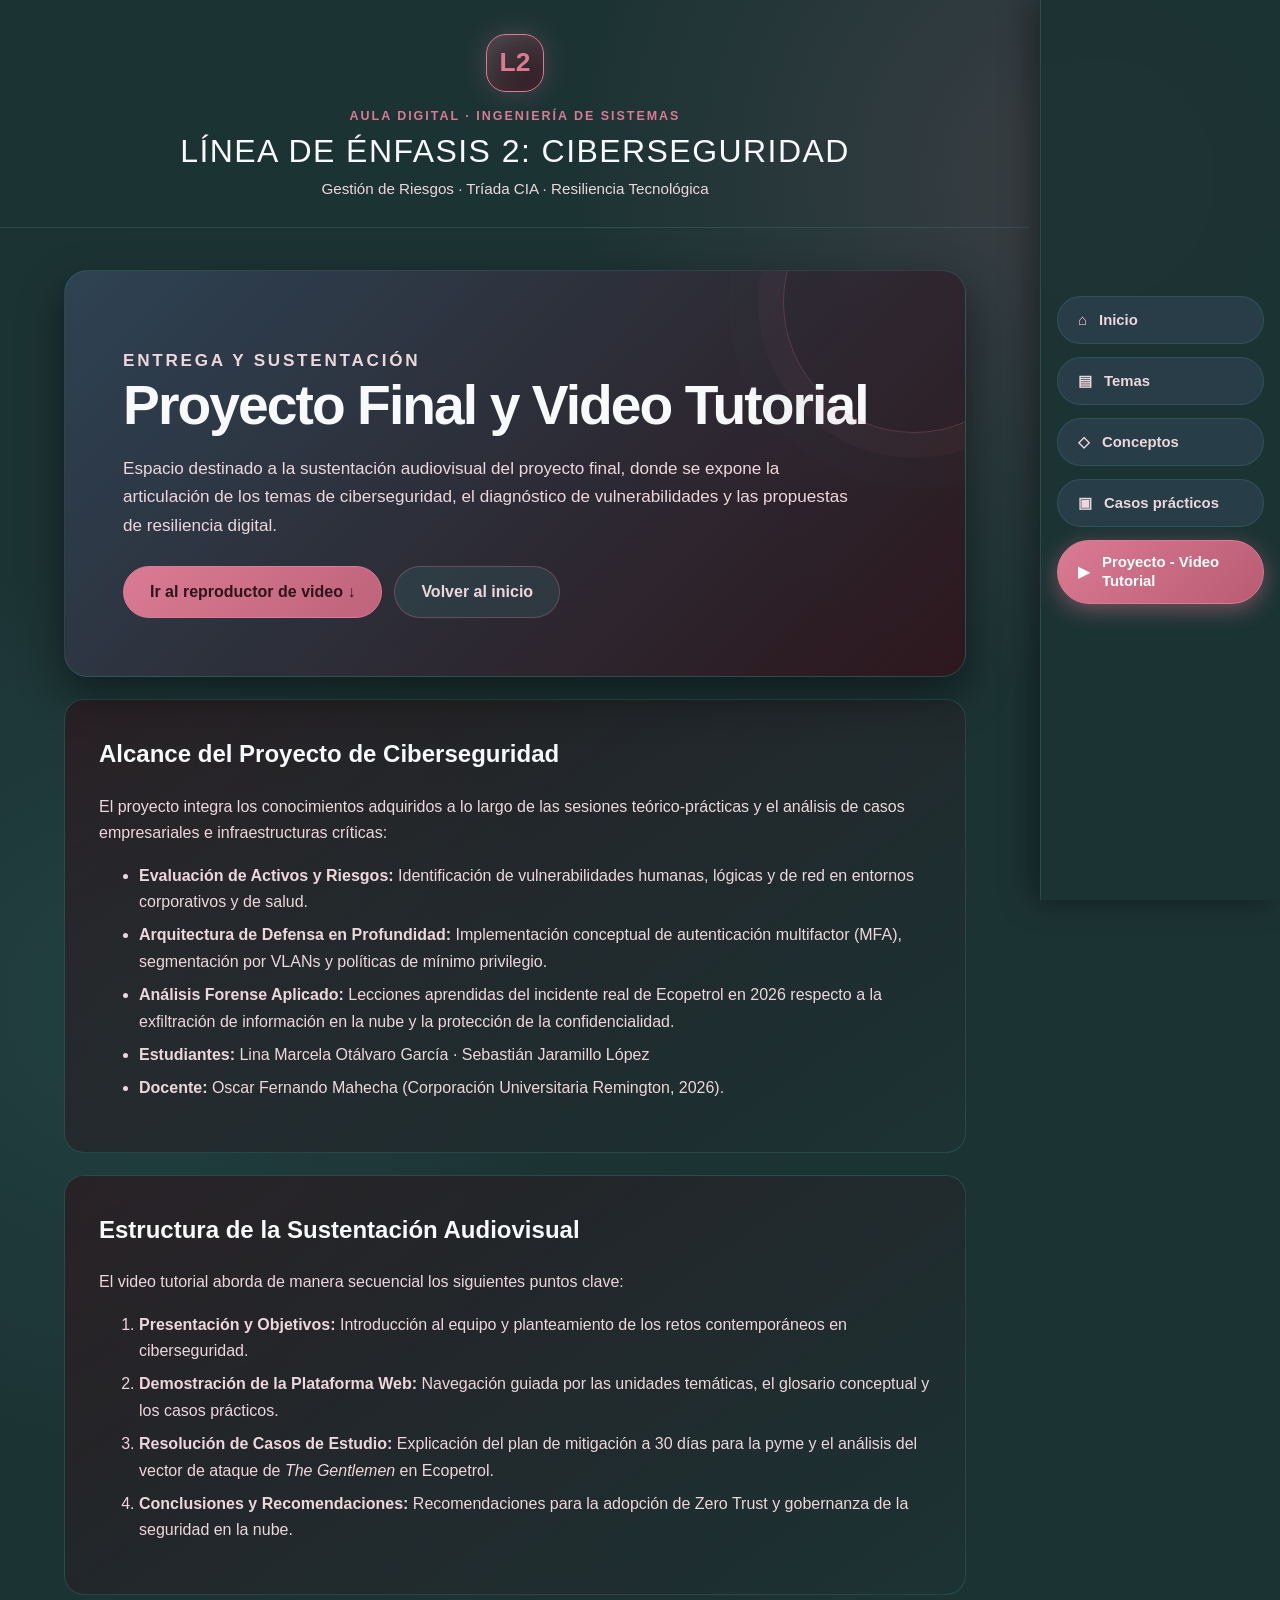
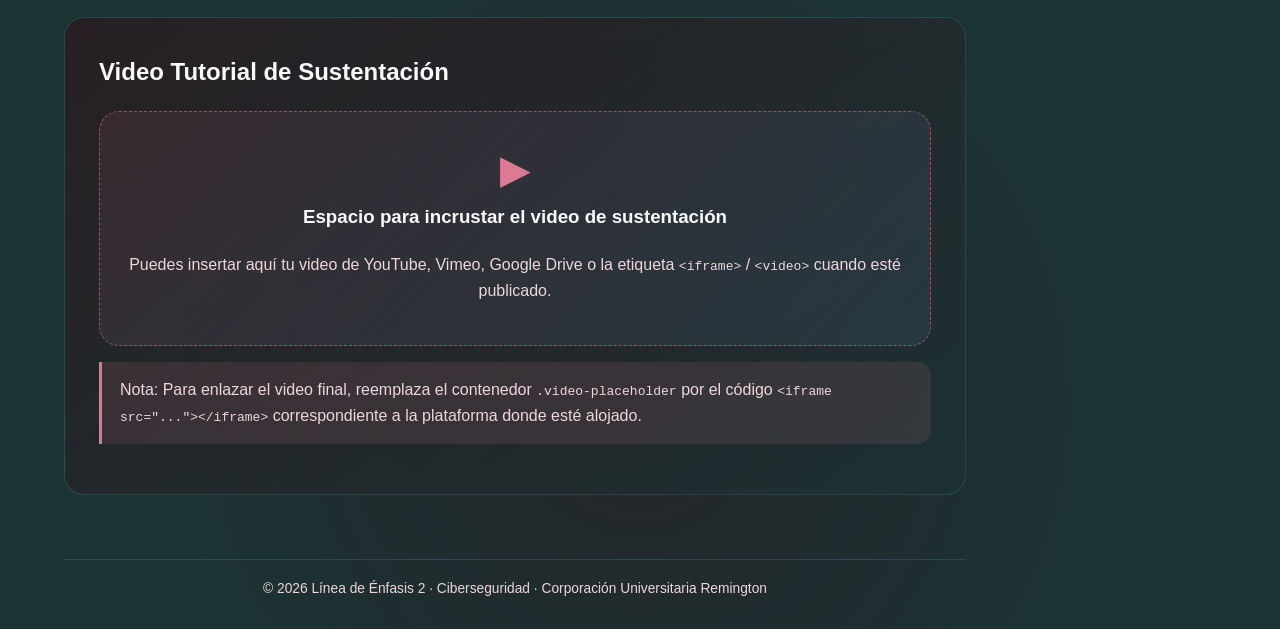
==== proyecto.html @ 44834068 "Add files via upload" ====
<!DOCTYPE html>
<html lang="es">
<head>
  <meta charset="UTF-8">
  <meta name="viewport" content="width=device-width, initial-scale=1.0">
  <meta name="description" content="Orientaciones del proyecto final y sustentación en video tutorial de Ciberseguridad.">
  <title>Proyecto - Video Tutorial | Línea de Énfasis 2 · Ciberseguridad</title>
  <link rel="stylesheet" href="CSS/estilos.css">
  <link rel="stylesheet" href="css/estilos.css">
</head>
<body>
  <header class="site-header">
    <div class="header-inner brand-row">
      <div class="brand-mark" aria-hidden="true">L2</div>
      <div>
        <p class="eyebrow" style="margin-bottom:5px">AULA DIGITAL · INGENIERÍA DE SISTEMAS</p>
        <p class="brand-title">LÍNEA DE ÉNFASIS 2: CIBERSEGURIDAD</p>
        <p class="brand-subtitle">Gestión de Riesgos · Tríada CIA · Resiliencia Tecnológica</p>
      </div>
    </div>
  </header>
  <div class="nav-wrap">
    <nav class="navbar" aria-label="Navegación principal">
      <a href="index.html"><span aria-hidden="true">⌂</span><span>Inicio</span></a>
      <a href="temas.html"><span aria-hidden="true">▤</span><span>Temas</span></a>
      <a href="conceptos.html"><span aria-hidden="true">◇</span><span>Conceptos</span></a>
      <a href="casos-practicos.html"><span aria-hidden="true">▣</span><span>Casos prácticos</span></a>
      <a href="proyecto.html" aria-current="page"><span aria-hidden="true">▶</span><span>Proyecto - Video Tutorial</span></a>
    </nav>
  </div>
  <main>

    <section class="hero">
      <p class="eyebrow">Entrega y sustentación</p>
      <h1>Proyecto Final y Video Tutorial</h1>
      <p>Espacio destinado a la sustentación audiovisual del proyecto final, donde se expone la articulación de los temas de ciberseguridad, el diagnóstico de vulnerabilidades y las propuestas de resiliencia digital.</p>
      <div class="hero-actions">
        <a class="button button-primary" href="#video">Ir al reproductor de video ↓</a>
        <a class="button button-secondary" href="index.html">Volver al inicio</a>
      </div>
    </section>

    <section class="content-panel">
      <h2>Alcance del Proyecto de Ciberseguridad</h2>
      <p>El proyecto integra los conocimientos adquiridos a lo largo de las sesiones teórico-prácticas y el análisis de casos empresariales e infraestructuras críticas:</p>
      <ul>
        <li><strong>Evaluación de Activos y Riesgos:</strong> Identificación de vulnerabilidades humanas, lógicas y de red en entornos corporativos y de salud.</li>
        <li><strong>Arquitectura de Defensa en Profundidad:</strong> Implementación conceptual de autenticación multifactor (MFA), segmentación por VLANs y políticas de mínimo privilegio.</li>
        <li><strong>Análisis Forense Aplicado:</strong> Lecciones aprendidas del incidente real de Ecopetrol en 2026 respecto a la exfiltración de información en la nube y la protección de la confidencialidad.</li>
        <li><strong>Estudiantes:</strong> Lina Marcela Otálvaro García · Sebastián Jaramillo López</li>
        <li><strong>Docente:</strong> Oscar Fernando Mahecha (Corporación Universitaria Remington, 2026).</li>
      </ul>
    </section>

    <section class="content-panel">
      <h2>Estructura de la Sustentación Audiovisual</h2>
      <p>El video tutorial aborda de manera secuencial los siguientes puntos clave:</p>
      <ol>
        <li><strong>Presentación y Objetivos:</strong> Introducción al equipo y planteamiento de los retos contemporáneos en ciberseguridad.</li>
        <li><strong>Demostración de la Plataforma Web:</strong> Navegación guiada por las unidades temáticas, el glosario conceptual y los casos prácticos.</li>
        <li><strong>Resolución de Casos de Estudio:</strong> Explicación del plan de mitigación a 30 días para la pyme y el análisis del vector de ataque de <em>The Gentlemen</em> en Ecopetrol.</li>
        <li><strong>Conclusiones y Recomendaciones:</strong> Recomendaciones para la adopción de Zero Trust y gobernanza de la seguridad en la nube.</li>
      </ol>
    </section>

    <section class="content-panel" id="video">
      <h2>Video Tutorial de Sustentación</h2>
      <div class="video-placeholder">
        <div>
          <div class="play" aria-hidden="true">▶</div>
          <h3>Espacio para incrustar el video de sustentación</h3>
          <p>Puedes insertar aquí tu video de YouTube, Vimeo, Google Drive o la etiqueta <code>&lt;iframe&gt;</code> / <code>&lt;video&gt;</code> cuando esté publicado.</p>
        </div>
      </div>
      <p class="note">Nota: Para enlazar el video final, reemplaza el contenedor <code>.video-placeholder</code> por el código <code>&lt;iframe src="..."&gt;&lt;/iframe&gt;</code> correspondiente a la plataforma donde esté alojado.</p>
    </section>

  </main>
  <footer class="site-footer">
    <div class="footer-inner">
      <span>© 2026 Línea de Énfasis 2 · Ciberseguridad · Corporación Universitaria Remington</span>
    </div>
  </footer>
</body>
</html>
---- CSS/estilos.css ----
:root {
  /* Paleta extraída de la imagen:
     #2F4454 : Slate Blue (Azul Pizarra)
     #2E151B : Deep Wine (Borgoña Profundo)
     #DA7B93 : Dusty Rose (Rosa Cálido / Acento Principal)
     #376E6F : Muted Teal (Verde Azulado / Acento Secundario)
     #1C3334 : Deep Forest Teal (Fondo Petróleo Oscuro)
  */
  --c-slate: #2F4454;
  --c-wine: #2E151B;
  --c-rose: #DA7B93;
  --c-teal: #376E6F;
  --c-deep-teal: #1C3334;

  --fondo: #1C3334;
  --fondo-profundo: #142526;
  --panel: #2F4454;
  --panel-oscuro: #2E151B;
  --turquesa: #DA7B93;
  --turquesa-claro: #EED7DC;
  --blanco: #F8F9FA;
  --borde: rgba(218, 123, 147, 0.32);
  --borde-teal: rgba(55, 110, 111, 0.45);
  --sombra: 0 18px 45px rgba(0, 0, 0, 0.45);
}
* { box-sizing: border-box; }
html { scroll-behavior: smooth; }
body {
  margin: 0;
  min-height: 100vh;
  color: var(--blanco);
  background:
    radial-gradient(circle at 85% 8%, rgba(218, 123, 147, 0.16), transparent 32rem),
    radial-gradient(circle at 10% 45%, rgba(55, 110, 111, 0.22), transparent 28rem),
    radial-gradient(circle at 50% 90%, rgba(46, 21, 27, 0.45), transparent 30rem),
    var(--fondo);
  font-family: "Segoe UI", Arial, sans-serif;
  line-height: 1.65;
}
a { color: inherit; }
.site-header {
  padding: 34px 5vw 26px;
  border-bottom: 1px solid var(--borde-teal);
  text-align: center;
}
.header-inner, main, .site-footer { width: min(1120px, 100%); margin: 0 auto; }
.brand-row {
  display: flex;
  flex-direction: column;
  align-items: center;
  justify-content: center;
  text-align: center;
  gap: 14px;
}
.brand-mark {
  width: 58px; height: 58px; flex: 0 0 58px;
  display: grid; place-items: center;
  border: 1.5px solid var(--turquesa);
  border-radius: 20px;
  color: var(--turquesa);
  background: linear-gradient(145deg, rgba(218, 123, 147, 0.22), rgba(46, 21, 27, 0.85));
  box-shadow: 0 0 25px rgba(218, 123, 147, 0.25), inset 0 0 18px rgba(218, 123, 147, 0.12);
  font-size: 1.65rem; font-weight: 800;
}
.brand-title {
  margin: 0;
  font-size: clamp(1.4rem, 2.8vw, 2rem);
  letter-spacing: .045em;
  line-height: 1.2;
}
.brand-subtitle {
  margin: 6px 0 0;
  color: var(--turquesa-claro);
  font-size: .95rem;
}
.nav-wrap {
  position: fixed;
  right: 0;
  top: 0;
  bottom: 0;
  width: 240px;
  height: 100vh;
  padding: 30px 16px;
  background: rgba(28, 51, 52, 0.94);
  backdrop-filter: blur(16px);
  border-left: 1px solid var(--borde-teal);
  display: flex;
  align-items: center;
  justify-content: center;
  z-index: 100;
  box-shadow: -8px 0 30px rgba(0, 0, 0, 0.4);
}
.navbar {
  width: 100%;
  display: flex;
  flex-direction: column;
  gap: 13px;
  padding: 0;
}
.navbar a {
  display: flex;
  align-items: center;
  justify-content: flex-start;
  gap: 12px;
  min-height: 48px;
  padding: 12px 20px;
  width: 100%;
  border: 1px solid var(--borde-teal);
  border-radius: 9999px; /* Curvatura estilo píldora */
  color: var(--turquesa-claro);
  background: rgba(47, 68, 84, 0.65);
  text-decoration: none;
  font-size: .93rem;
  font-weight: 650;
  line-height: 1.25;
  transition: all .25s ease;
}
.navbar a:hover, .navbar a:focus-visible {
  background: rgba(218, 123, 147, 0.22);
  border-color: var(--turquesa);
  color: #ffffff;
  transform: translateX(-4px);
  box-shadow: 0 4px 18px rgba(218, 123, 147, 0.32);
  outline: none;
}
.navbar a[aria-current="page"] {
  color: #ffffff;
  background: linear-gradient(135deg, var(--c-rose), #b85b73);
  border-color: var(--c-rose);
  box-shadow: 0 6px 22px rgba(218, 123, 147, 0.45);
}
main { padding: 42px 5vw 64px; }
.hero {
  position: relative; overflow: hidden;
  padding: clamp(28px, 5vw, 58px);
  border: 1px solid var(--borde-teal); border-radius: 24px;
  background: linear-gradient(135deg, rgba(47, 68, 84, 0.95), rgba(46, 21, 27, 0.92));
  box-shadow: var(--sombra);
}
.hero::after {
  content: ""; position: absolute; width: 260px; height: 260px; right: -80px; top: -100px;
  border: 1px solid rgba(218, 123, 147, .25); border-radius: 50%;
  box-shadow: 0 0 0 25px rgba(218, 123, 147, .04), 0 0 0 55px rgba(55, 110, 111, .03);
  pointer-events: none;
}
.eyebrow {
  margin: 0 0 10px;
  color: var(--turquesa);
  font-size: .78rem;
  letter-spacing: .16em;
  font-weight: 800;
  text-transform: uppercase;
}
h1 { max-width: 800px; margin: 0; font-size: clamp(2rem, 5vw, 3.45rem); line-height: 1.12; letter-spacing: -.035em; }
.hero p { max-width: 740px; margin: 18px 0 0; color: var(--turquesa-claro); font-size: 1.07rem; }
.hero-actions { display: flex; flex-wrap: wrap; gap: 12px; margin-top: 26px; }
.button {
  display: inline-flex;
  align-items: center;
  justify-content: center;
  padding: 12px 26px;
  border-radius: 9999px;
  font-weight: 750;
  text-decoration: none;
  border: 1px solid var(--turquesa);
  transition: transform .2s, box-shadow .2s, background .2s, border-color .2s;
}
.button:hover {
  transform: translateY(-2px);
  box-shadow: 0 8px 24px rgba(218, 123, 147, 0.35);
}
.button-primary {
  background: linear-gradient(135deg, var(--c-rose), #be637a);
  color: #2E151B;
  font-weight: 800;
  border-color: var(--c-rose);
}
.button-primary:hover {
  color: #ffffff;
}
.button-secondary {
  color: var(--turquesa-claro);
  background: rgba(55, 110, 111, 0.25);
  border-color: var(--borde);
}
.button-secondary:hover {
  background: rgba(218, 123, 147, 0.18);
  border-color: var(--turquesa);
  color: #ffffff;
}
.section-heading { margin: 38px 0 17px; }
.section-heading h2 { margin: 0; font-size: clamp(1.35rem, 3vw, 1.8rem); }
.section-heading p { margin: 5px 0 0; color: var(--turquesa-claro); }
.card-grid { display: grid; grid-template-columns: repeat(3, minmax(0,1fr)); gap: 16px; }
.card {
  min-width: 0; padding: 24px; border-radius: 20px;
  border: 1px solid var(--borde-teal);
  background: linear-gradient(150deg, rgba(47, 68, 84, 0.78), rgba(28, 51, 52, 0.85));
  box-shadow: 0 10px 28px rgba(0, 0, 0, 0.26);
  transition: transform .2s ease, border-color .2s ease, box-shadow .2s ease;
}
.card:hover {
  transform: translateY(-4px);
  border-color: var(--turquesa);
  box-shadow: 0 16px 34px rgba(218, 123, 147, 0.28);
}
.card-icon {
  display: inline-grid; place-items: center; width: 44px; height: 44px; margin-bottom: 13px;
  border-radius: 9999px; color: var(--turquesa);
  background: rgba(218, 123, 147, 0.15);
  border: 1px solid rgba(218, 123, 147, 0.35);
  font-size: 1.25rem;
}
.card h3 { margin: 0 0 8px; font-size: 1.12rem; }
.card p { margin: 0; color: var(--turquesa-claro); font-size: .95rem; }
.card a {
  display: inline-flex; align-items: center; margin-top: 16px;
  padding: 8px 18px; border-radius: 9999px;
  border: 1px solid var(--borde-teal);
  background: rgba(55, 110, 111, 0.28);
  color: var(--turquesa-claro);
  font-weight: 700; font-size: .9rem; text-decoration: none;
  transition: all .2s ease;
}
.card a:hover {
  background: var(--turquesa);
  color: #2E151B;
  border-color: var(--turquesa);
  transform: translateY(-1px);
  box-shadow: 0 4px 15px rgba(218, 123, 147, 0.35);
  text-decoration: none;
}
.content-panel {
  margin-top: 22px; padding: clamp(22px, 4vw, 34px);
  border: 1px solid var(--borde-teal); border-radius: 20px;
  background: linear-gradient(145deg, rgba(46, 21, 27, 0.65), rgba(28, 51, 52, 0.75));
}
.content-panel h2, .content-panel h3 { margin-top: 0; }
.content-panel p, .content-panel li { color: var(--turquesa-claro); }
.content-panel li + li { margin-top: 7px; }
.note {
  padding: 15px 18px;
  border-left: 3px solid var(--turquesa);
  background: rgba(218, 123, 147, 0.12);
  border-radius: 0 14px 14px 0;
  color: var(--turquesa-claro);
}
.tag {
  display: inline-block; margin: 4px 5px 4px 0; padding: 5px 12px;
  border: 1px solid var(--borde); border-radius: 9999px;
  color: var(--turquesa); font-size: .84rem;
  background: rgba(218, 123, 147, 0.1);
}
.video-placeholder {
  display: grid; place-items: center; min-height: 220px; text-align: center;
  border: 1px dashed rgba(218, 123, 147, 0.55);
  border-radius: 20px;
  background: linear-gradient(135deg, rgba(218, 123, 147, 0.1), rgba(47, 68, 84, 0.45));
  padding: 24px;
}
.video-placeholder .play { font-size: 2.5rem; color: var(--turquesa); }
.site-footer { padding: 0 5vw 28px; color: var(--turquesa-claro); font-size: .86rem; }
.footer-inner {
  border-top: 1px solid var(--borde-teal);
  padding-top: 18px;
  display: flex;
  justify-content: center;
  text-align: center;
  gap: 12px;
}
@media (min-width: 901px) {
  body {
    padding-right: 250px; /* Deja libre el espacio para la barra lateral derecha */
  }
}
@media (max-width: 900px) {
  .nav-wrap {
    position: sticky;
    top: 0;
    width: 100%;
    height: auto;
    border-left: none;
    border-bottom: 1px solid var(--borde-teal);
    padding: 12px 4vw;
    box-shadow: 0 4px 20px rgba(0, 0, 0, 0.25);
  }
  .navbar {
    flex-direction: row;
    flex-wrap: wrap;
    justify-content: center;
    gap: 8px;
  }
  .navbar a {
    width: auto;
    min-height: 40px;
    padding: 9px 16px;
    font-size: .88rem;
  }
  .card-grid { grid-template-columns: repeat(2, minmax(0,1fr)); }
}
@media (max-width: 560px) {
  .site-header { padding-top: 20px; }
  .brand-mark { width: 50px; height: 50px; flex-basis: 50px; font-size: 1.4rem; }
  .navbar a { flex: 1 1 calc(50% - 8px); padding: 9px 10px; font-size: .82rem; }
  .navbar a:last-child { flex-basis: 100%; }
  main { padding: 26px 4vw 42px; }
  .card-grid { grid-template-columns: 1fr; }
  .hero { border-radius: 18px; }
}
@media (prefers-reduced-motion: reduce) {
  *, *::before, *::after { scroll-behavior: auto !important; transition: none !important; }
}
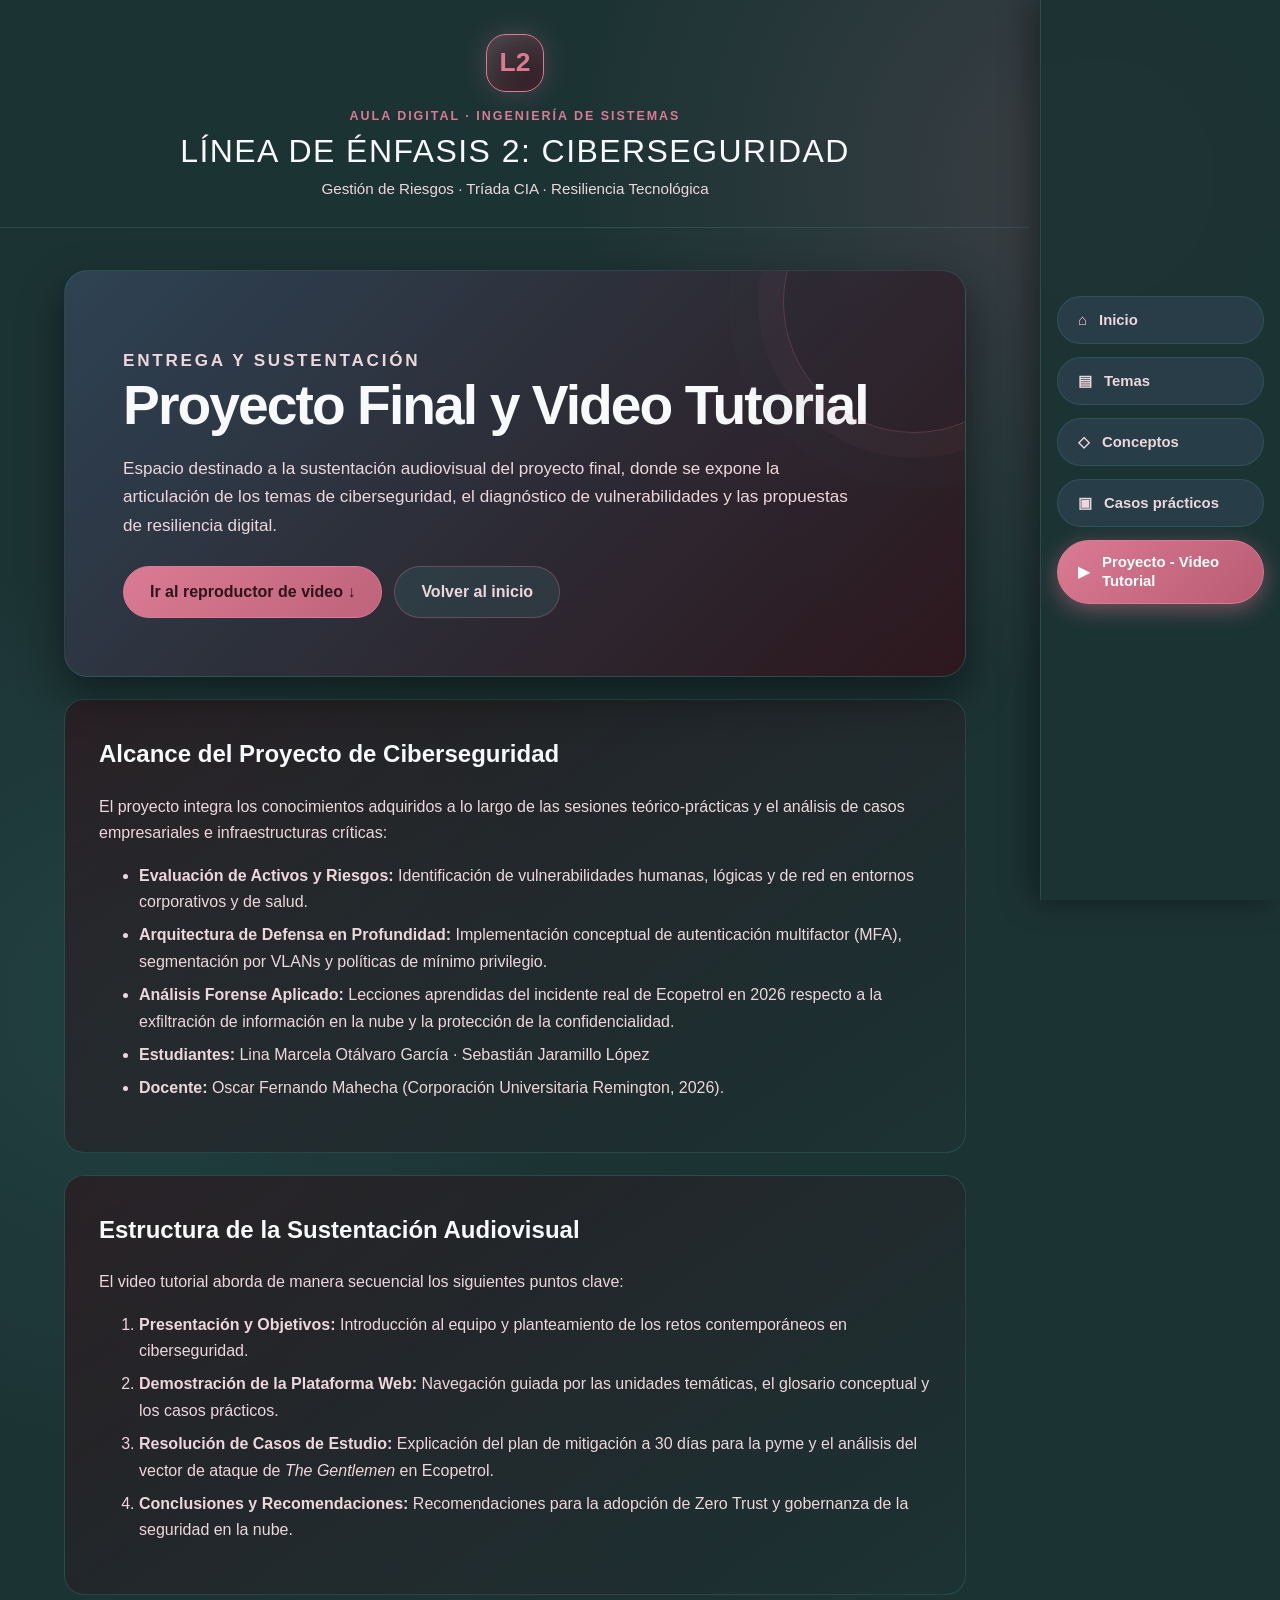
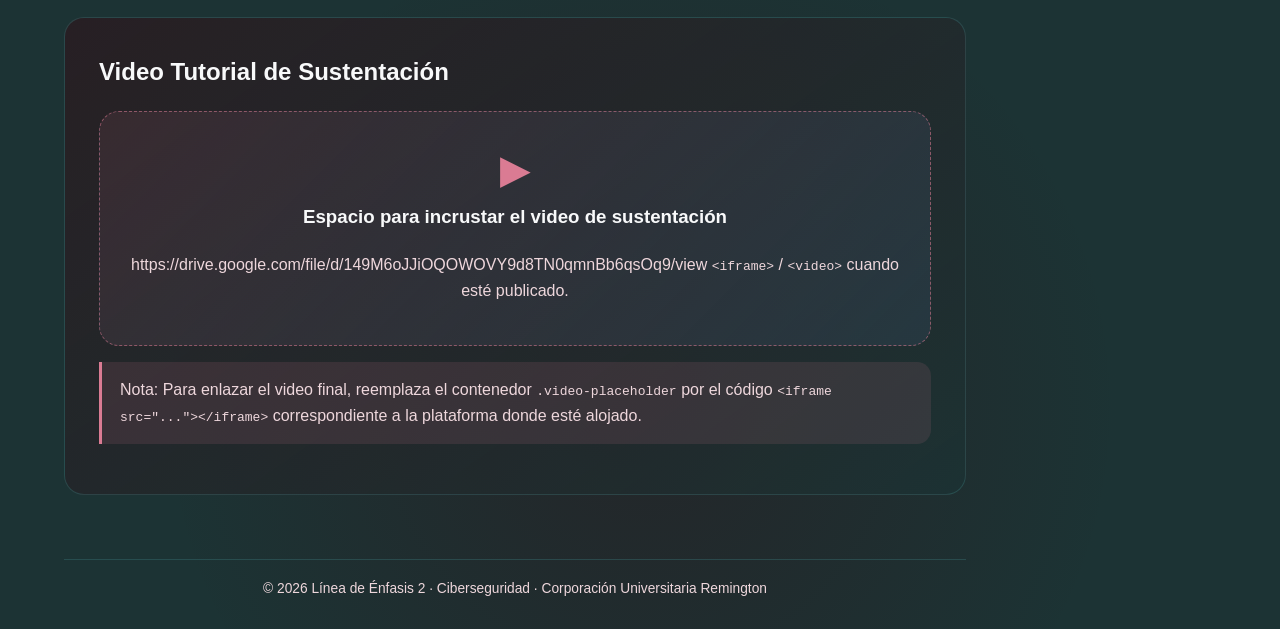
==== commit 35e305a6: "Update proyecto.html" ====
--- a/proyecto.html
+++ b/proyecto.html
@@ -69,7 +69,7 @@
         <div>
           <div class="play" aria-hidden="true">▶</div>
           <h3>Espacio para incrustar el video de sustentación</h3>
-          <p>Puedes insertar aquí tu video de YouTube, Vimeo, Google Drive o la etiqueta <code>&lt;iframe&gt;</code> / <code>&lt;video&gt;</code> cuando esté publicado.</p>
+          <p>https://drive.google.com/file/d/149M6oJJiOQOWOVY9d8TN0qmnBb6qsOq9/view <code>&lt;iframe&gt;</code> / <code>&lt;video&gt;</code> cuando esté publicado.</p>
         </div>
       </div>
       <p class="note">Nota: Para enlazar el video final, reemplaza el contenedor <code>.video-placeholder</code> por el código <code>&lt;iframe src="..."&gt;&lt;/iframe&gt;</code> correspondiente a la plataforma donde esté alojado.</p>
@@ -82,4 +82,4 @@
     </div>
   </footer>
 </body>
-</html>+</html>
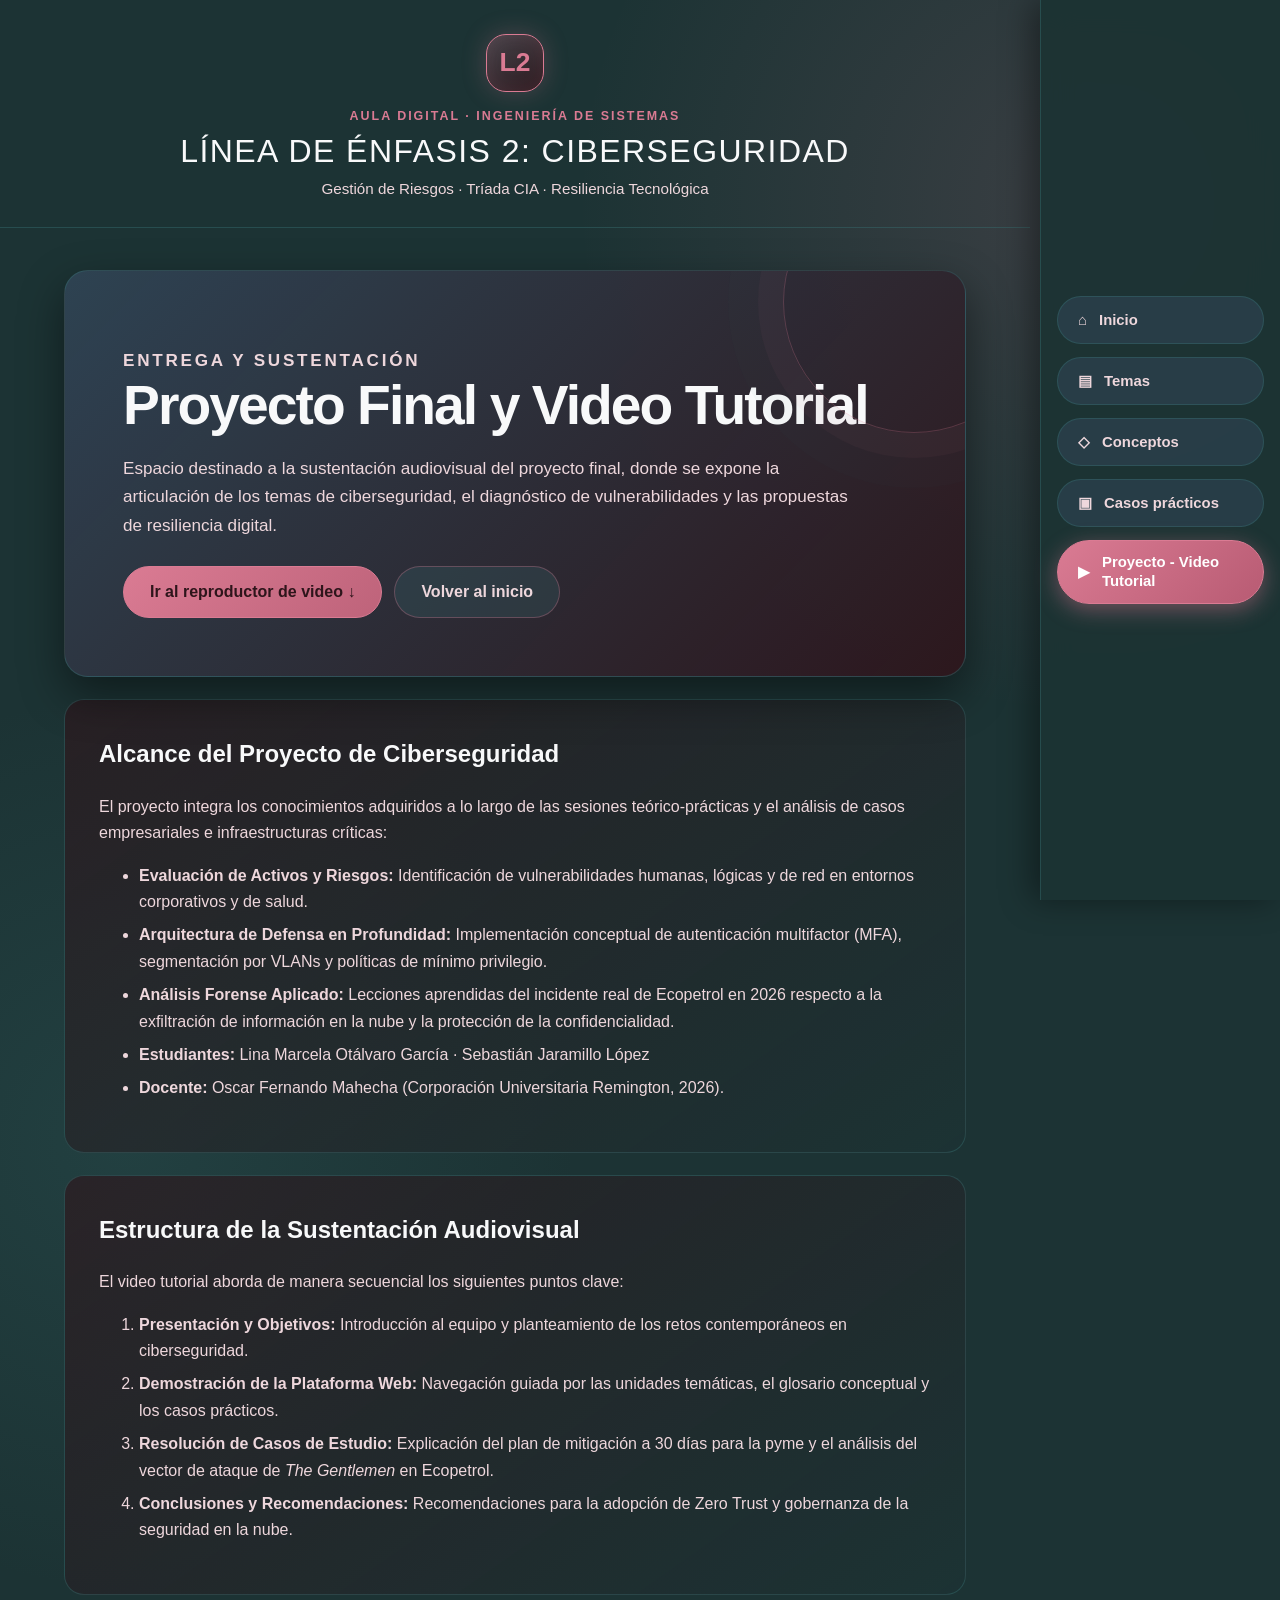
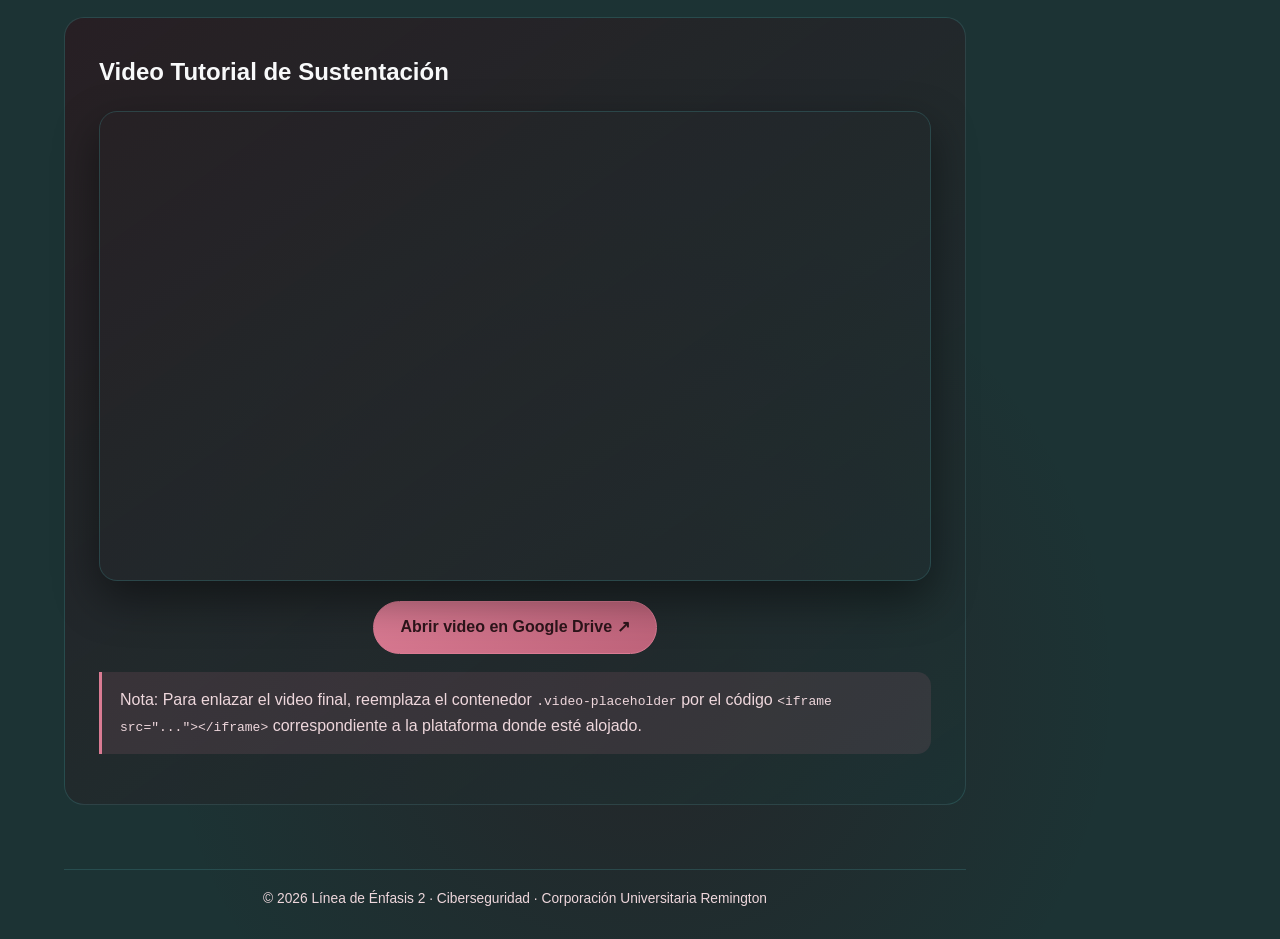
==== commit a74d362d: "Update proyecto.html" ====
--- a/proyecto.html
+++ b/proyecto.html
@@ -65,12 +65,19 @@
 
     <section class="content-panel" id="video">
       <h2>Video Tutorial de Sustentación</h2>
-      <div class="video-placeholder">
-        <div>
-          <div class="play" aria-hidden="true">▶</div>
-          <h3>Espacio para incrustar el video de sustentación</h3>
-          <p>https://drive.google.com/file/d/149M6oJJiOQOWOVY9d8TN0qmnBb6qsOq9/view <code>&lt;iframe&gt;</code> / <code>&lt;video&gt;</code> cuando esté publicado.</p>
-        </div>
+           <!-- Reproductor incrustado de Google Drive -->
+      <div style="position: relative; padding-bottom: 56.25%; height: 0; overflow: hidden; border-radius: 18px; border: 1px solid var(--borde-teal); box-shadow: var(--sombra); margin-bottom: 20px;">
+        <iframe 
+          src="https://drive.google.com/file/d/149M6oJJiOQOWOVY9d8TN0qmnBb6qsOq9/preview" 
+          style="position: absolute; top: 0; left: 0; width: 100%; height: 100%; border: none;" 
+          allow="autoplay; fullscreen" 
+          allowfullscreen>
+        </iframe>
+      </div>
+      <div style="text-align: center; margin-bottom: 18px;">
+        <a class="button button-primary" href="https://drive.google.com/file/d/149M6oJJiOQOWOVY9d8TN0qmnBb6qsOq9/view" target="_blank" rel="noopener noreferrer">
+          Abrir video en Google Drive ↗
+        </a>
       </div>
       <p class="note">Nota: Para enlazar el video final, reemplaza el contenedor <code>.video-placeholder</code> por el código <code>&lt;iframe src="..."&gt;&lt;/iframe&gt;</code> correspondiente a la plataforma donde esté alojado.</p>
     </section>
